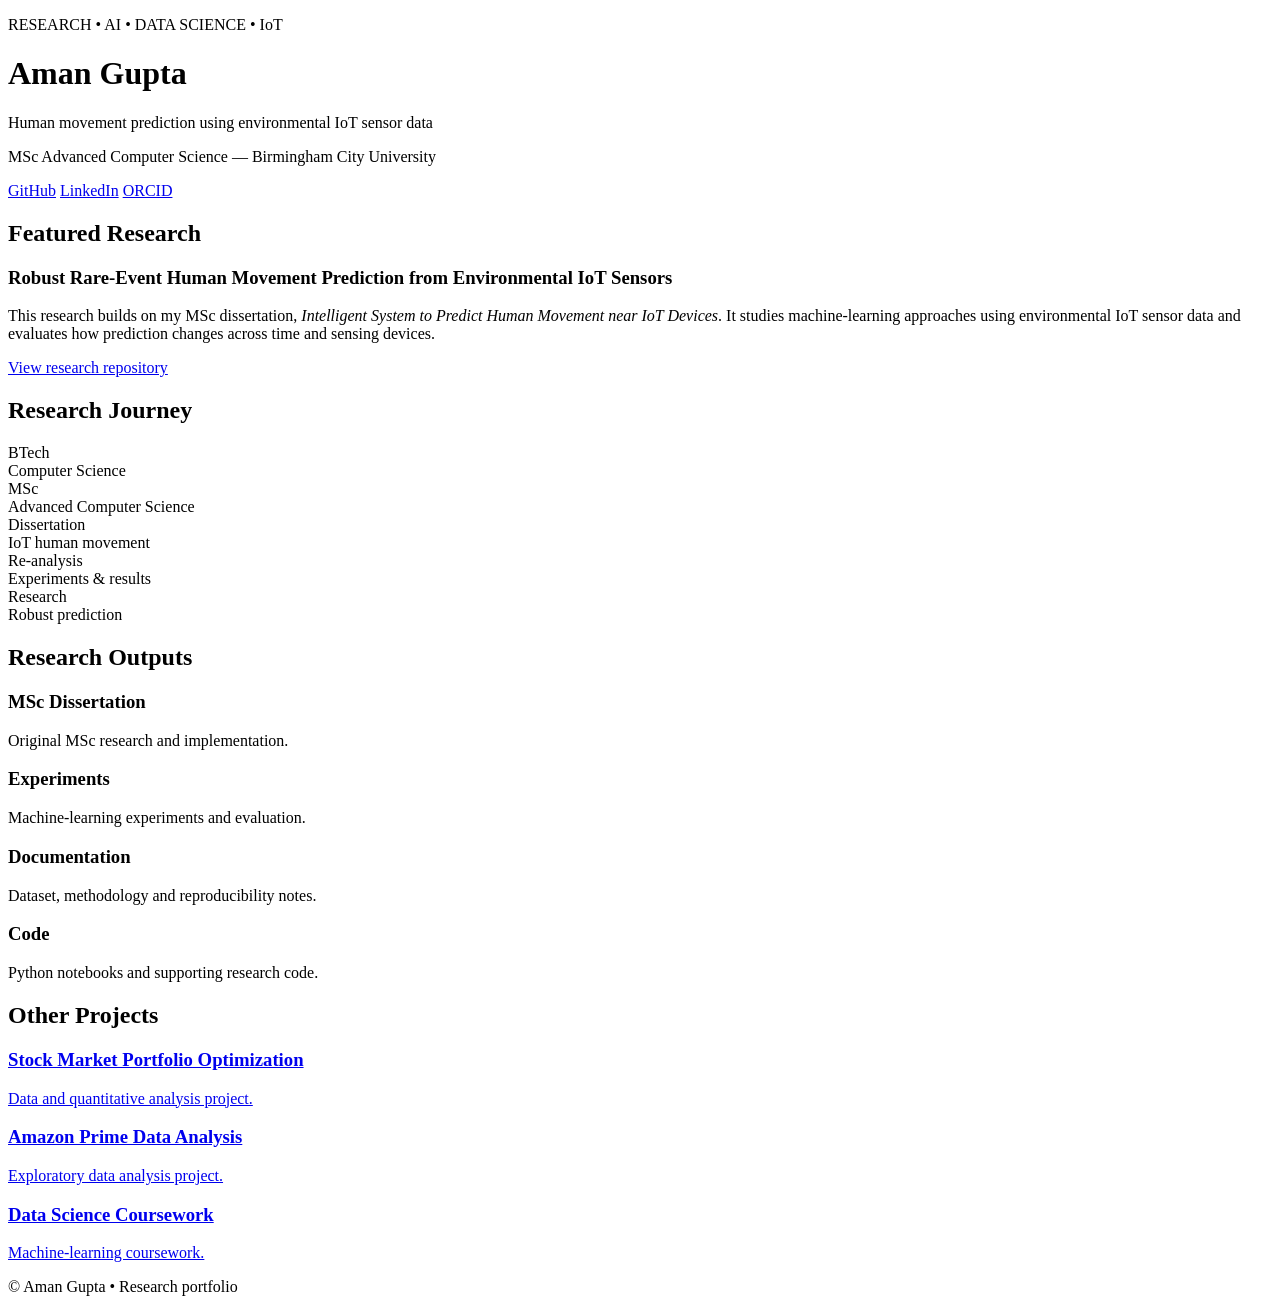
==== website/index.html @ 89d54e8a "Add research website homepage" ====
<!doctype html>
<html lang="en">
<head>
  <meta charset="utf-8">
  <meta name="viewport" content="width=device-width, initial-scale=1">
  <title>Aman Gupta | Research</title>
  <link rel="stylesheet" href="style.css">
</head>
<body>
  <header class="hero">
    <div class="network"></div>
    <div class="hero-content">
      <p class="eyebrow">RESEARCH • AI • DATA SCIENCE • IoT</p>
      <h1>Aman Gupta</h1>
      <p class="subtitle">Human movement prediction using environmental IoT sensor data</p>
      <p class="degree">MSc Advanced Computer Science — Birmingham City University</p>
      <div class="links">
        <a href="https://github.com/kaashgarg19">GitHub</a>
        <a href="https://www.linkedin.com/in/amangupta1911">LinkedIn</a>
        <a href="https://orcid.org/">ORCID</a>
      </div>
    </div>
  </header>

  <main>
    <section>
      <h2>Featured Research</h2>
      <div class="card featured">
        <h3>Robust Rare-Event Human Movement Prediction from Environmental IoT Sensors</h3>
        <p>This research builds on my MSc dissertation, <em>Intelligent System to Predict Human Movement near IoT Devices</em>. It studies machine-learning approaches using environmental IoT sensor data and evaluates how prediction changes across time and sensing devices.</p>
        <a class="button" href="https://github.com/kaashgarg19/robust-iot-human-movement-prediction">View research repository</a>
      </div>
    </section>

    <section>
      <h2>Research Journey</h2>
      <div class="journey">
        <div>BTech<br><span>Computer Science</span></div>
        <div>MSc<br><span>Advanced Computer Science</span></div>
        <div>Dissertation<br><span>IoT human movement</span></div>
        <div>Re-analysis<br><span>Experiments & results</span></div>
        <div>Research<br><span>Robust prediction</span></div>
      </div>
    </section>

    <section>
      <h2>Research Outputs</h2>
      <div class="grid">
        <div class="card"><h3>MSc Dissertation</h3><p>Original MSc research and implementation.</p></div>
        <div class="card"><h3>Experiments</h3><p>Machine-learning experiments and evaluation.</p></div>
        <div class="card"><h3>Documentation</h3><p>Dataset, methodology and reproducibility notes.</p></div>
        <div class="card"><h3>Code</h3><p>Python notebooks and supporting research code.</p></div>
      </div>
    </section>

    <section>
      <h2>Other Projects</h2>
      <div class="grid">
        <a class="card link-card" href="https://github.com/kaashgarg19/STOCK_MARKET_PORTFOLIO_OPTIMIZATION"><h3>Stock Market Portfolio Optimization</h3><p>Data and quantitative analysis project.</p></a>
        <a class="card link-card" href="https://github.com/kaashgarg19/AmazonPrime_Data_Analysis_EDA"><h3>Amazon Prime Data Analysis</h3><p>Exploratory data analysis project.</p></a>
        <a class="card link-card" href="https://github.com/kaashgarg19/Data-Science-CourseWork"><h3>Data Science Coursework</h3><p>Machine-learning coursework.</p></a>
      </div>
    </section>
  </main>

  <footer>© Aman Gupta • Research portfolio</footer>
</body>
</html>
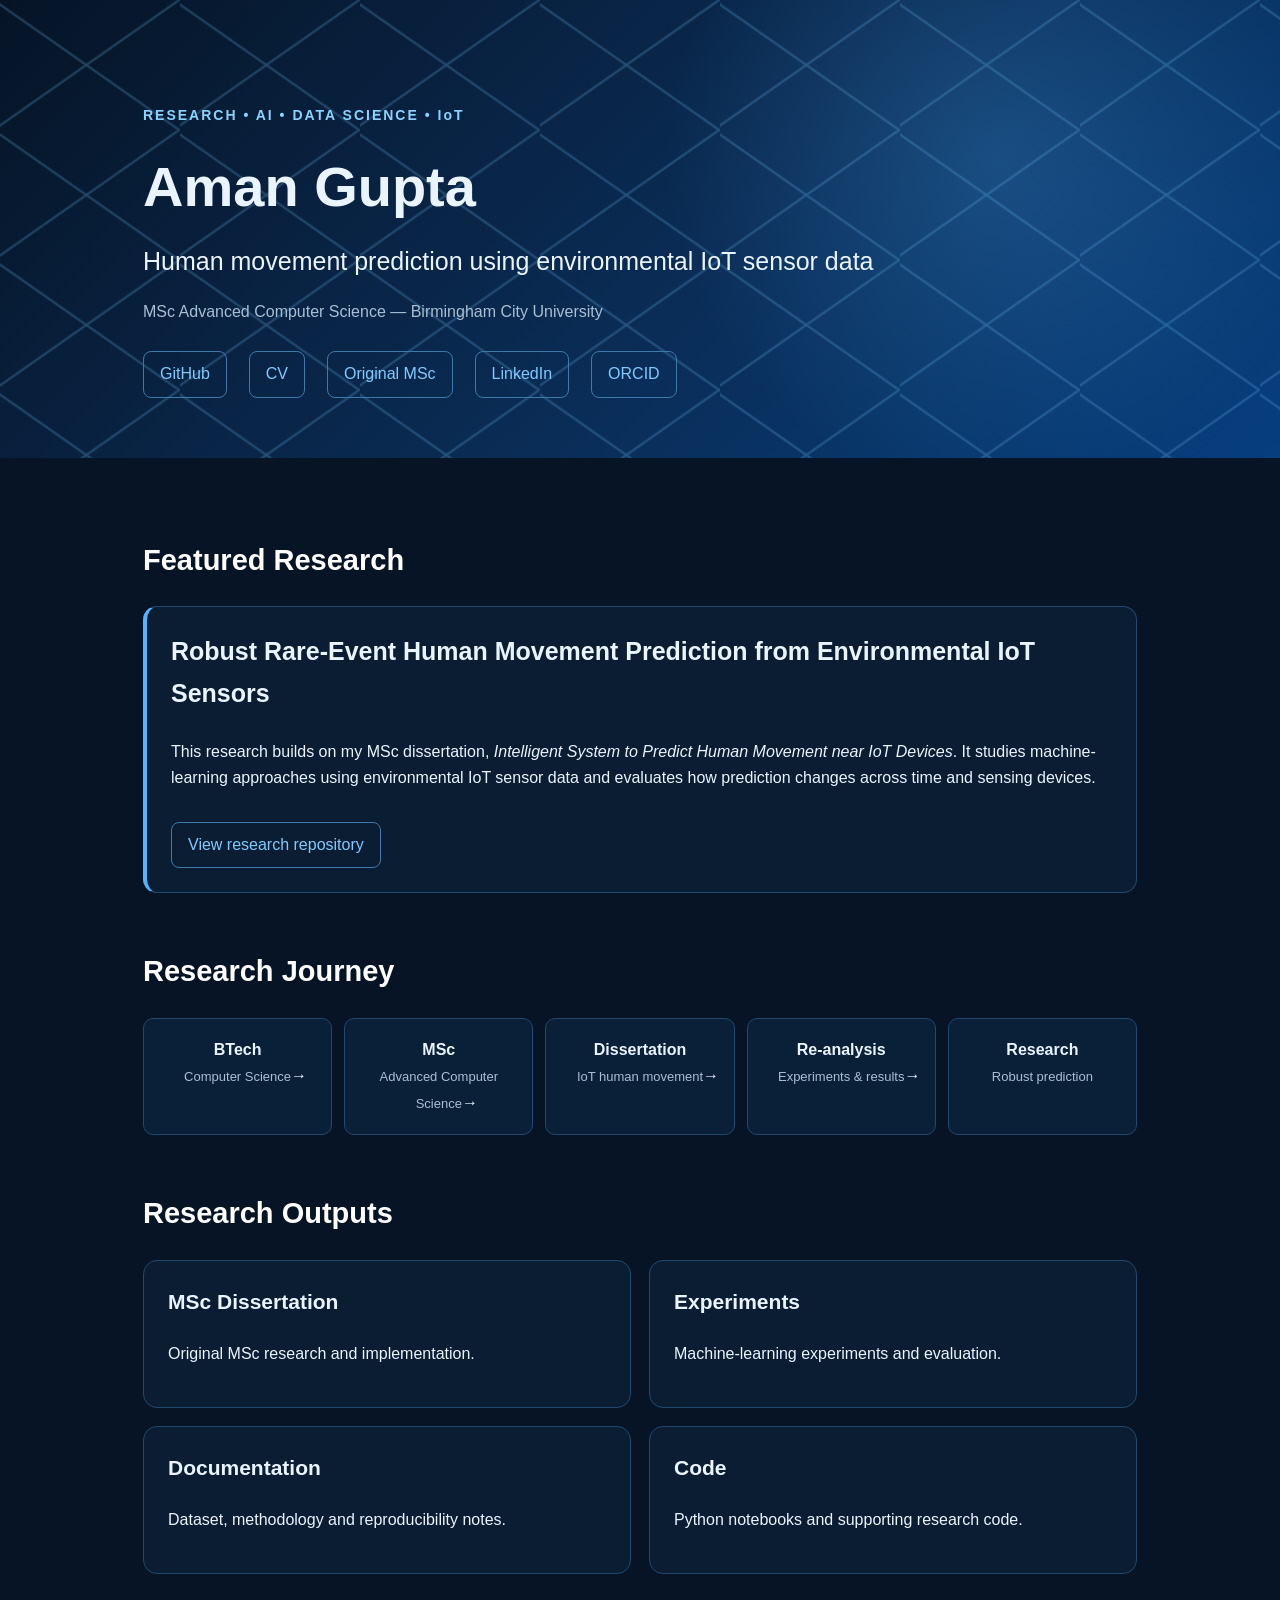
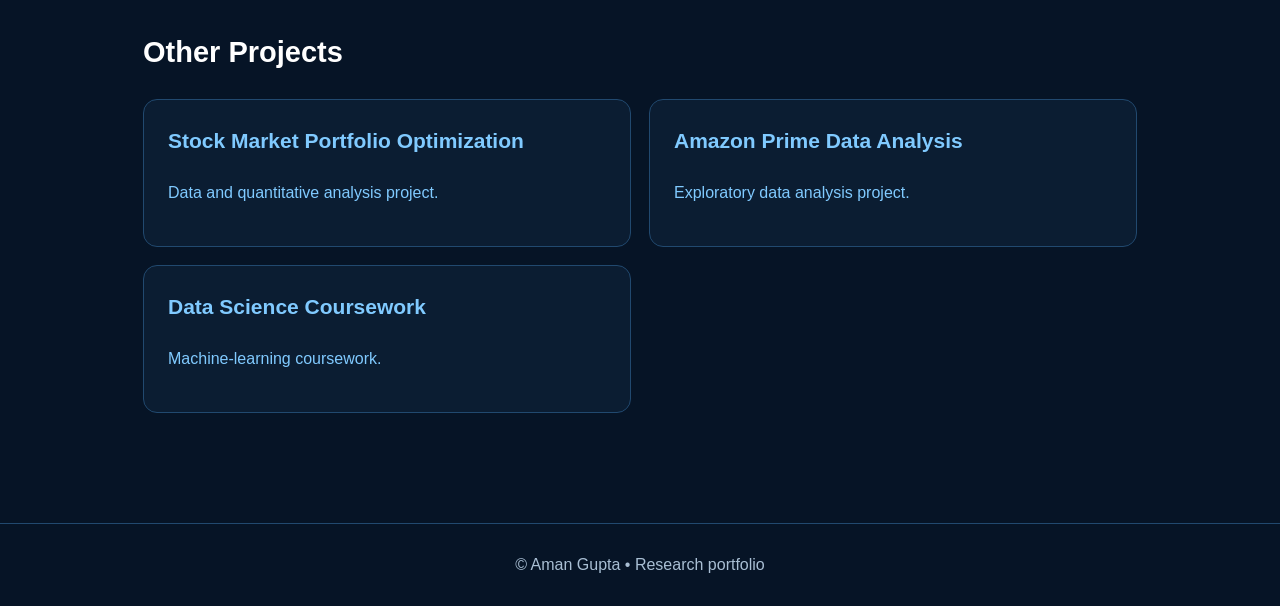
==== commit 8d0cab36: "Complete research website profile links" ====
--- a/website/index.html
+++ b/website/index.html
@@ -16,8 +16,10 @@
       <p class="degree">MSc Advanced Computer Science — Birmingham City University</p>
       <div class="links">
         <a href="https://github.com/kaashgarg19">GitHub</a>
+        <a href="https://github.com/kaashgarg19/kaashgarg19/blob/main/Aman_Gupta_CV.pdf">CV</a>
+        <a href="https://github.com/kaashgarg19/iot-human-movement-prediction-msc">Original MSc</a>
         <a href="https://www.linkedin.com/in/amangupta1911">LinkedIn</a>
-        <a href="https://orcid.org/">ORCID</a>
+        <a href="https://orcid.org/0009-0007-4112-9993">ORCID</a>
       </div>
     </div>
   </header>
--- a/website/style.css
+++ b/website/style.css
@@ -0,0 +1 @@
+:root{--navy:#061426;--blue:#0b3b73;--bright:#54b5ff;--text:#eaf4ff;--muted:#a9bfd4;--card:#0b1d32;--line:#21496f}*{box-sizing:border-box}body{margin:0;background:var(--navy);color:var(--text);font-family:Inter,Arial,sans-serif;line-height:1.65}.hero{min-height:390px;background:linear-gradient(135deg,#061426,#0a2c55 55%,#063f7e);position:relative;overflow:hidden}.hero:after{content:"";position:absolute;inset:0;background:radial-gradient(circle at 78% 35%,rgba(84,181,255,.22),transparent 32%)}.network{position:absolute;inset:0;opacity:.25;background-image:linear-gradient(35deg,transparent 48%,#79caff 49%,transparent 50%),linear-gradient(145deg,transparent 48%,#79caff 49%,transparent 50%);background-size:180px 130px}.hero-content{position:relative;z-index:2;max-width:1050px;margin:auto;padding:90px 28px 60px}.eyebrow{color:#8bd3ff;font-size:14px;letter-spacing:2px;font-weight:700}.hero h1{font-size:56px;margin:8px 0}.subtitle{font-size:25px;max-width:760px;margin:0 0 8px}.degree{color:var(--muted)}a{color:#80caff;text-decoration:none}.links{display:flex;gap:22px;margin-top:26px}.links a,.button{padding:9px 16px;border:1px solid #3e79aa;border-radius:8px}.links a:hover,.button:hover{background:#123e68}main{max-width:1050px;margin:auto;padding:55px 28px}section{margin-bottom:55px}h2{font-size:29px;margin-bottom:22px;color:#fff}.card{background:var(--card);border:1px solid var(--line);border-radius:14px;padding:24px}.featured{border-left:4px solid var(--bright)}h3{margin-top:0;font-size:21px}.featured h3{font-size:25px}.button{display:inline-block;margin-top:14px}.journey{display:grid;grid-template-columns:repeat(5,1fr);gap:12px}.journey div{background:#0a2038;border:1px solid var(--line);padding:18px;text-align:center;border-radius:10px;font-weight:700}.journey div:not(:last-child):after{content:"→";position:absolute}.journey span{color:var(--muted);font-size:13px;font-weight:400}.grid{display:grid;grid-template-columns:repeat(2,1fr);gap:18px}.link-card{display:block}.link-card:hover{border-color:#5fbaff;transform:translateY(-2px)}footer{text-align:center;border-top:1px solid var(--line);padding:28px;color:var(--muted)}@media(max-width:750px){.hero h1{font-size:42px}.subtitle{font-size:21px}.journey,.grid{grid-template-columns:1fr}.hero-content{padding-top:65px}.links{flex-wrap:wrap}}
